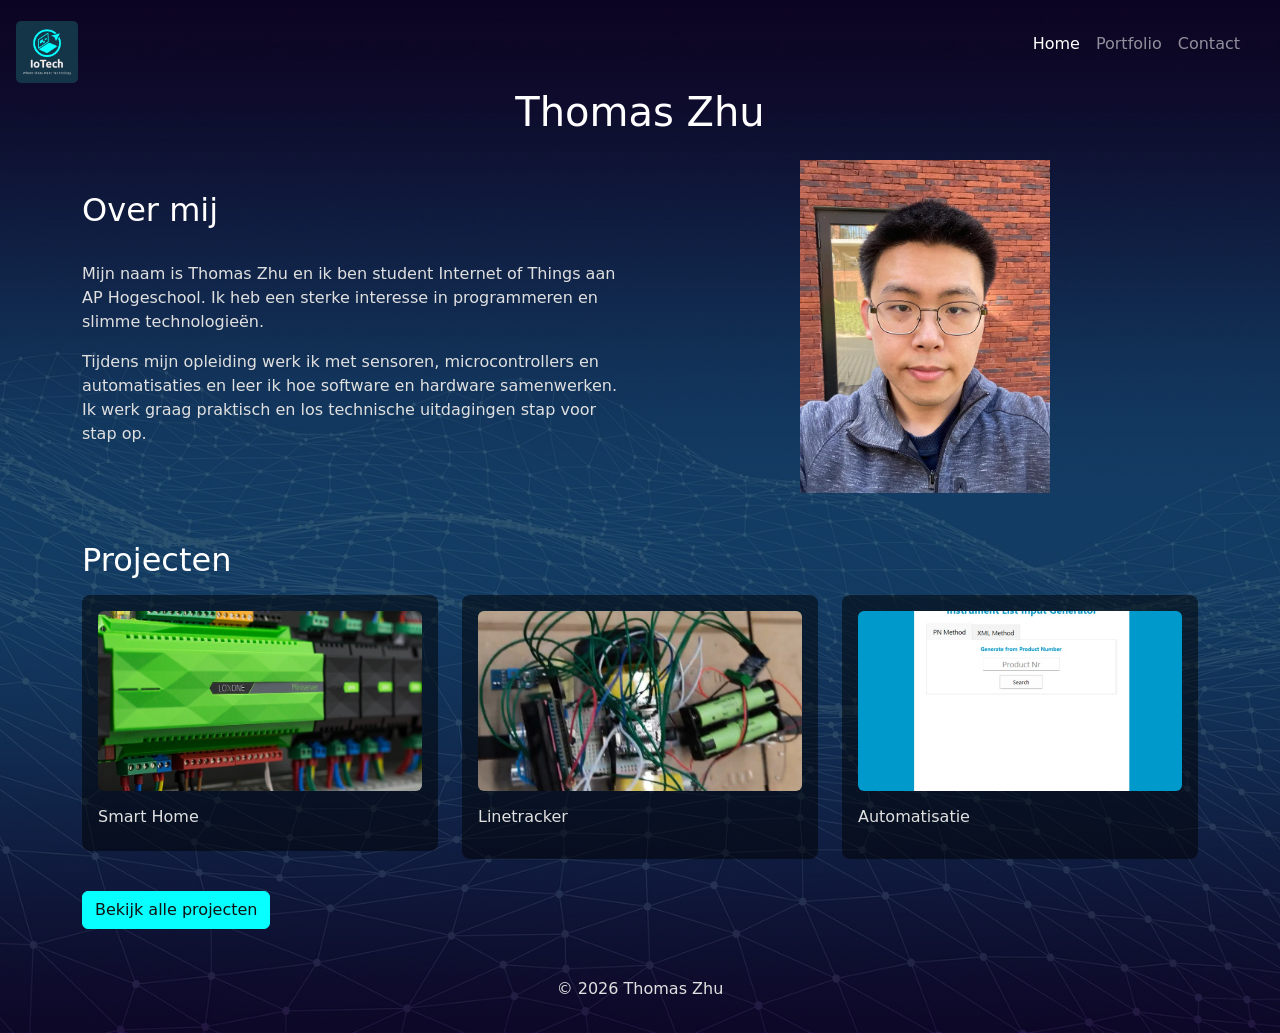
==== index.html @ 2438aa9e "initial commit" ====
<!DOCTYPE html>
<html lang="nl-BE">
<head>
  <meta charset="UTF-8">
  <meta name="viewport" content="width=device-width, initial-scale=1.0">
  <title>Thomas Zhu | Portfolio</title>

  <!-- Reset -->
  <link rel="stylesheet" href="css/reset.css">

  <!-- Bootstrap -->
  <link href="https://cdn.jsdelivr.net/npm/bootstrap@5.3.3/dist/css/bootstrap.min.css" rel="stylesheet">

  <!-- Eigen CSS -->
  <link rel="stylesheet" href="css/fonts.css">
  <link rel="stylesheet" href="css/style.css">

  <!-- Bootstrap JS -->
  <script src="https://cdn.jsdelivr.net/npm/bootstrap@5.3.3/dist/js/bootstrap.bundle.min.js" defer></script>
</head>

<body class="p-3 main-bg">
  
<header class="top-bar">
  <a class="navbar-brand p-0" href="index.html">
    <img src="assets/images/logo.png" alt="Logo" class="site-logo">
  </a>
  <!-- Navigatie -->
  <nav class="navbar navbar-expand-md navbar-dark bg-transparent w-100">

    <button class="navbar-toggler" type="button" data-bs-toggle="collapse" data-bs-target="#menu">
      <span class="navbar-toggler-icon"></span>
    </button>

    <div class="collapse navbar-collapse" id="menu">
      <ul class="navbar-nav ms-auto me-3">
        <li class="nav-item">
          <a class="nav-link active" href="index.html">Home</a>
        </li>
        <li class="nav-item">
          <a class="nav-link" href="portfolio.html">Portfolio</a>
        </li>
        <li class="nav-item">
          <a class="nav-link" href="contact.html">Contact</a>
        </li>
      </ul>
    </div>
  </nav>
</header>

  <!-- Header -->
  <header class="container mb-4">
    <h1 class="text-center">Thomas Zhu</h1>
  </header>

  <!-- Main content -->
  <main class="container">
    <section class="row align-items-center mb-5">
      <article class="col-md-6">
        <h2>Over mij</h2>
          <p>
            <br>
          Mijn naam is Thomas Zhu en ik ben student Internet of Things aan AP Hogeschool.
          Ik heb een sterke interesse in programmeren en slimme technologieën.
          </p>

          <p class="mt-3">
          Tijdens mijn opleiding werk ik met sensoren, microcontrollers en automatisaties
          en leer ik hoe software en hardware samenwerken. Ik werk graag praktisch
          en los technische uitdagingen stap voor stap op.
          </p>
      </article>

      <article class="col-md-6 d-flex justify-content-center align-items-center">
        <img src="assets/images/foto.jpg" alt="Foto van Thomas" width="250">
      </article>
    </section>

    <!-- Projecten preview -->
    <section>
      <h2 class="mb-3">Projecten</h2>

      <div class="row">
        <article class="col-12 col-sm-6 col-md-4 mb-4">
          <div class="project-card h-100 d-flex flex-column">

            <div class="project-image">
              <a href="SmartHomeProject.html">
                <img src="assets/images/project1.jpg" alt="Project 1">
              </a>
            </div>

            <h2 class="h6 mt-3">Smart Home</h2>

          </div>
        </article>

        <article class="col-12 col-md-4 mb-3">
          <div class="project-card h-100 d-flex flex-column">

            <div class="project-image">
              <a href="LinetrackerProject.html">
                <img src="assets/images/project2.jpg" alt="Project 2">
              </a>
            </div>

            <h2 class="h6 mt-3">Linetracker</h2>

          </div>
        </article>

        <article class="col-12 col-md-4 mb-3">
          <div class="project-card h-100 d-flex flex-column">

            <div class="project-image">
              <a href="AutomatisatieProject.html">
                <img src="assets/images/project3.jpg" alt="Project 3">
              </a>
            </div>

            <h2 class="h6 mt-3">Automatisatie</h2>

          </div>
        </article>
      </div>

      <a href="portfolio.html" class="btn btn-primary mt-3">Bekijk alle projecten</a>
    </section>
  </main>

  <!-- Footer -->
  <footer class="bg-transparent text-center p-3">
    © 2026 Thomas Zhu
  </footer>

</body>
</html>
---- css/style.css ----
body {
  background-color: #1a1a1a;
  color: #e0e0e0;
}

h1, h2 {
  color: #ffffff;
}

.navbar {
  margin-bottom: 1rem;
  border-radius: 5px;
}

footer {
  margin-top: 2rem;
  border-radius:5px;
}

.btn-primary {
  --bs-btn-bg: #07ffff;
  --bs-btn-border-color: #07ffff;
  --bs-btn-color: #121212;

  --bs-btn-hover-bg: #00cccc;
  --bs-btn-hover-border-color: #00cccc;
  --bs-btn-hover-color: #121212;
}

.project-card {
  padding: 1rem;
    background-color: rgba(0, 0, 0, 0.5);
  border-radius: 8px;
}

.project-image {
  width: 100%;
  height: 180px;
  overflow: hidden;
  border-radius: 6px;
}

.project-image img {
  width: 100%;
  height: 100%;
  object-fit: cover;
}

.main-bg {
  background-image:
    linear-gradient(
      rgba(0, 0, 0, 0.5),
      rgba(0, 0, 0, 0.5)
    ),
    url("../assets/images/sfeerafbeelding2.jpg");
  background-size: cover;
  background-position: center;
  background-repeat: no-repeat;
  padding: 3rem;
  border-radius: 12px;  
}

.top-bar {
  display: flex;
  align-items: center;
}

.site-logo {
  width: 65px;
  height: auto;
  border-radius: 5px;
}
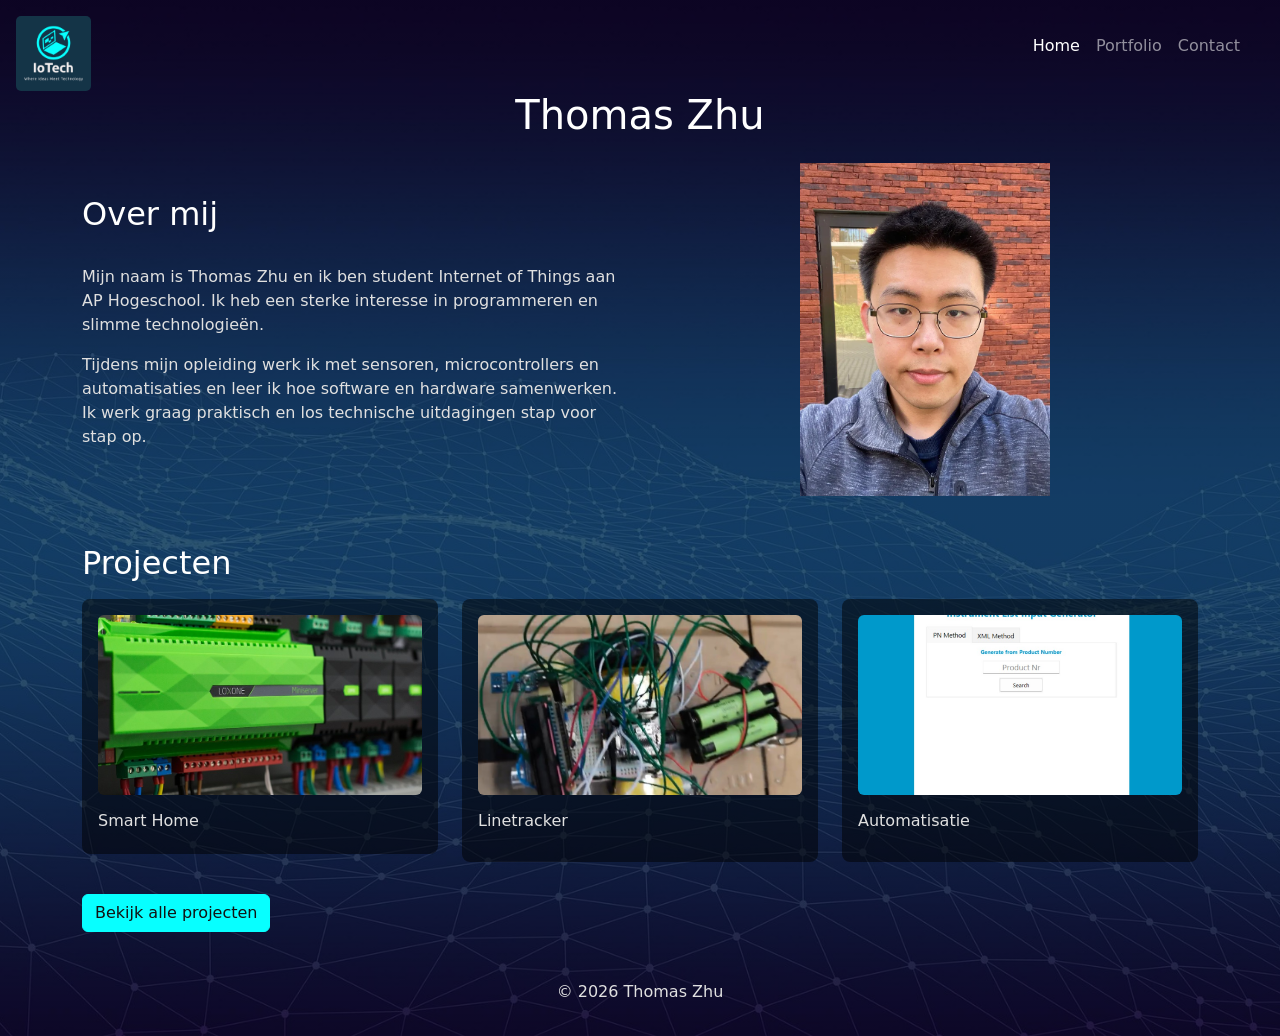
==== commit 02bc640a: "changes" ====
--- a/index.html
+++ b/index.html
@@ -28,7 +28,7 @@
   <!-- Navigatie -->
   <nav class="navbar navbar-expand-md navbar-dark bg-transparent w-100">
 
-    <button class="navbar-toggler" type="button" data-bs-toggle="collapse" data-bs-target="#menu">
+    <button class="navbar-toggler ms-auto" type="button" data-bs-toggle="collapse" data-bs-target="#menu">
       <span class="navbar-toggler-icon"></span>
     </button>
 
--- a/css/style.css
+++ b/css/style.css
@@ -66,7 +66,7 @@
 }
 
 .site-logo {
-  width: 65px;
+  width: 80px;
   height: auto;
   border-radius: 5px;
 }
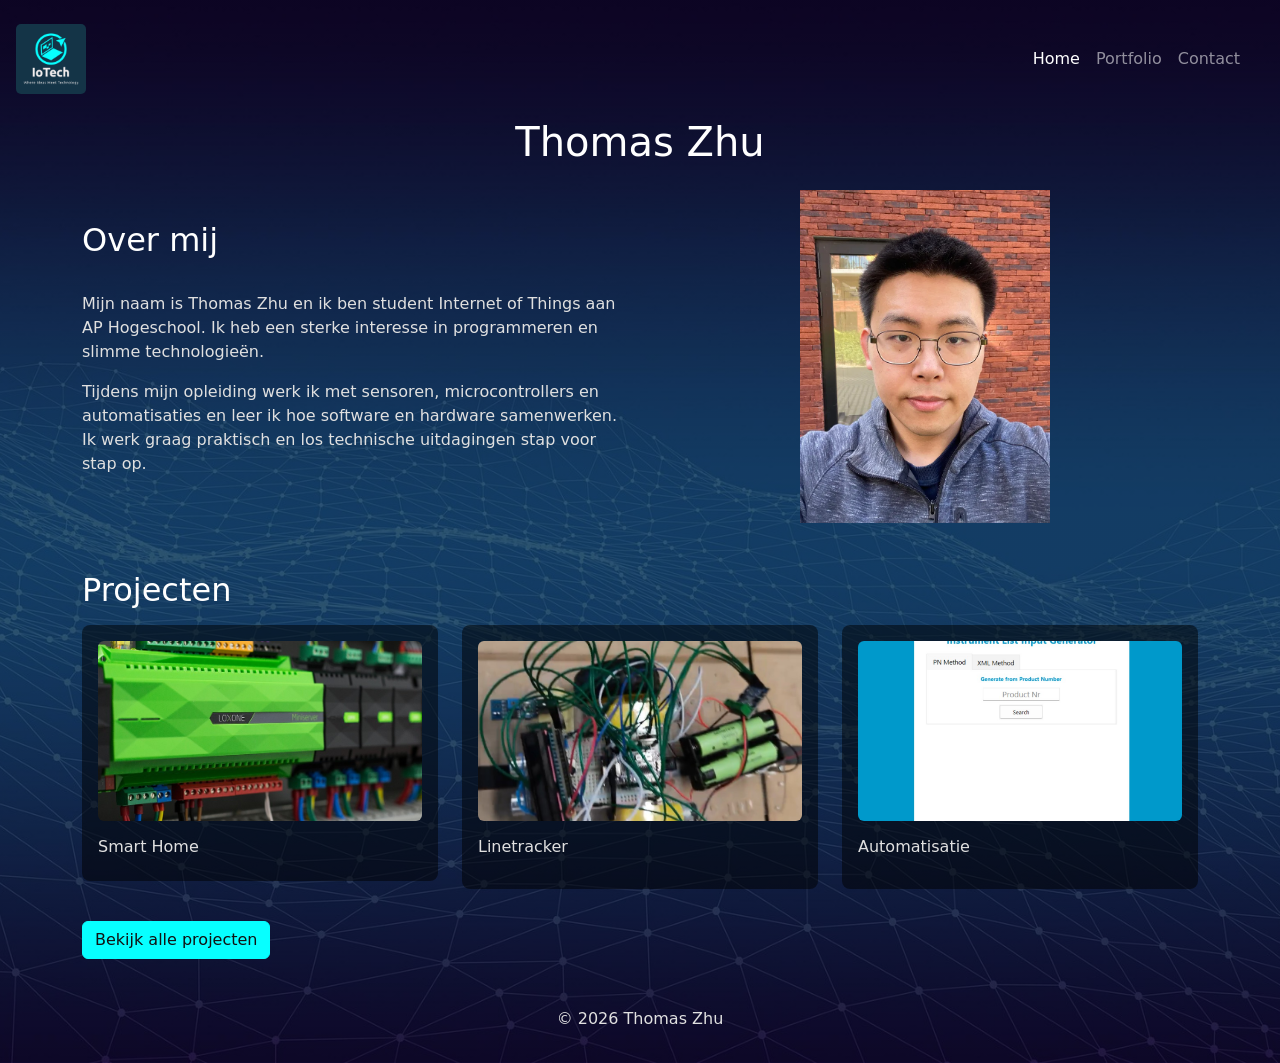
==== commit 66fb08da: "fixed mobile dropdown" ====
--- a/index.html
+++ b/index.html
@@ -22,12 +22,11 @@
 <body class="p-3 main-bg">
   
 <header class="top-bar">
-  <a class="navbar-brand p-0" href="index.html">
-    <img src="assets/images/logo.png" alt="Logo" class="site-logo">
-  </a>
   <!-- Navigatie -->
   <nav class="navbar navbar-expand-md navbar-dark bg-transparent w-100">
-
+    <a class="navbar-brand p-0" href="index.html">
+      <img src="assets/images/logo.png" alt="Logo" class="site-logo">
+    </a>
     <button class="navbar-toggler ms-auto" type="button" data-bs-toggle="collapse" data-bs-target="#menu">
       <span class="navbar-toggler-icon"></span>
     </button>
--- a/css/style.css
+++ b/css/style.css
@@ -66,7 +66,11 @@
 }
 
 .site-logo {
-  width: 80px;
+  width: 70px;
   height: auto;
   border-radius: 5px;
+}
+
+.navbar-nav {
+  align-items: flex-end;
 }
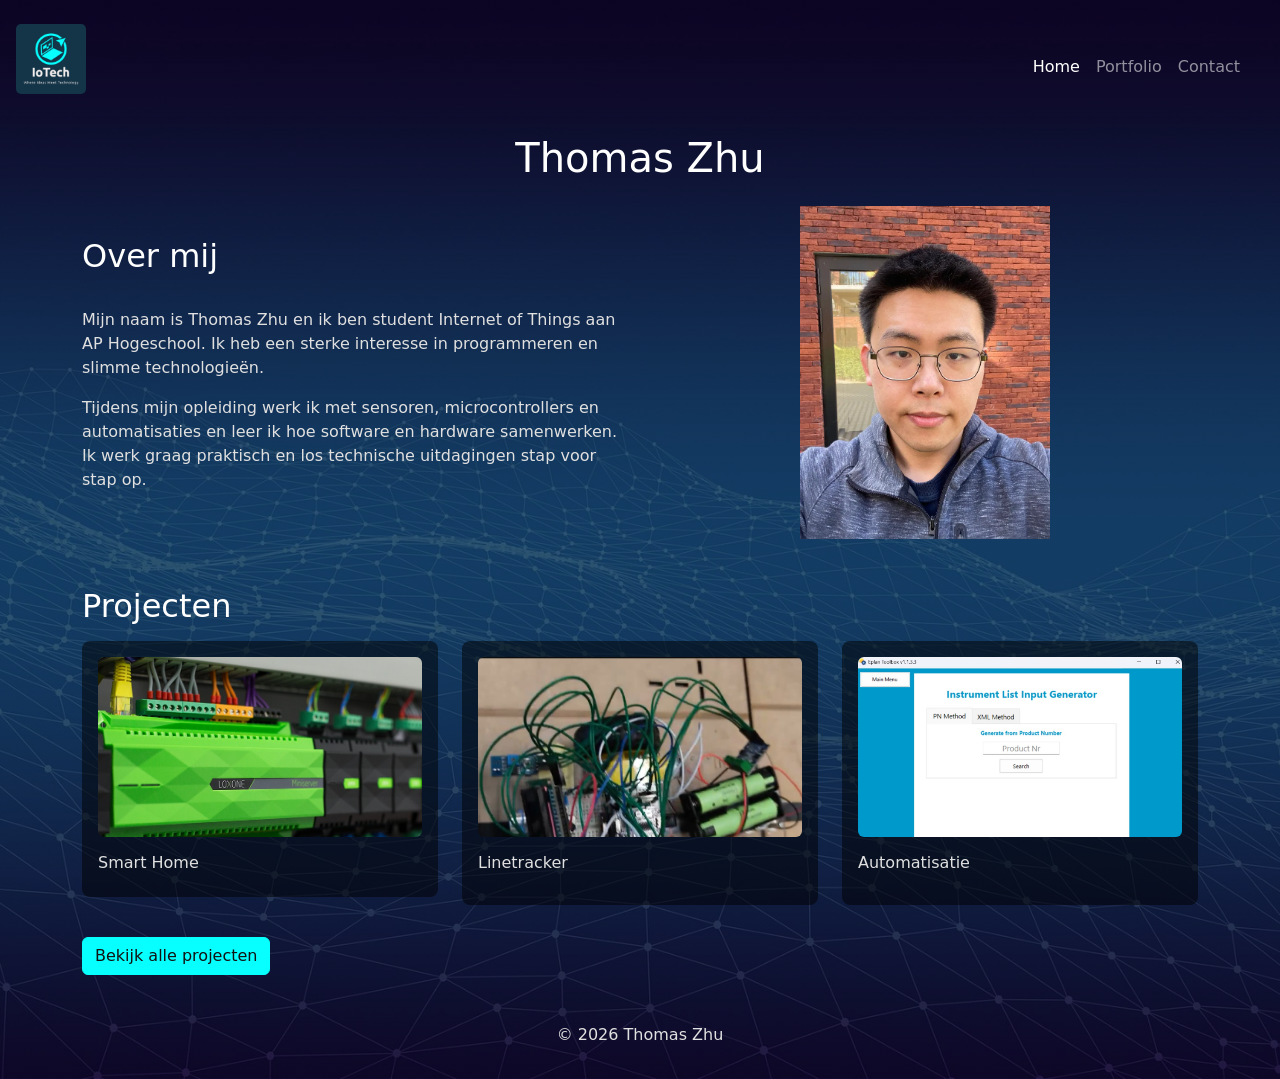
==== commit 13bbb6ae: "small changes" ====
--- a/index.html
+++ b/index.html
@@ -12,7 +12,6 @@
   <link href="https://cdn.jsdelivr.net/npm/bootstrap@5.3.3/dist/css/bootstrap.min.css" rel="stylesheet">
 
   <!-- Eigen CSS -->
-  <link rel="stylesheet" href="css/fonts.css">
   <link rel="stylesheet" href="css/style.css">
 
   <!-- Bootstrap JS -->
@@ -25,7 +24,9 @@
   <!-- Navigatie -->
   <nav class="navbar navbar-expand-md navbar-dark bg-transparent w-100">
     <a class="navbar-brand p-0" href="index.html">
-      <img src="assets/images/logo.png" alt="Logo" class="site-logo">
+      <figure>
+        <img src="assets/images/logo.png" alt="Logo" class="site-logo">
+      </figure>
     </a>
     <button class="navbar-toggler ms-auto" type="button" data-bs-toggle="collapse" data-bs-target="#menu">
       <span class="navbar-toggler-icon"></span>
@@ -85,7 +86,9 @@
 
             <div class="project-image">
               <a href="SmartHomeProject.html">
-                <img src="assets/images/project1.jpg" alt="Project 1">
+                <figure>
+                  <img src="assets/images/project1.jpg" alt="Project 1">
+                </figure>
               </a>
             </div>
 
@@ -99,7 +102,9 @@
 
             <div class="project-image">
               <a href="LinetrackerProject.html">
-                <img src="assets/images/project2.jpg" alt="Project 2">
+                <figure>
+                  <img src="assets/images/project2.jpg" alt="Project 2">
+                </figure>
               </a>
             </div>
 
@@ -113,7 +118,9 @@
 
             <div class="project-image">
               <a href="AutomatisatieProject.html">
-                <img src="assets/images/project3.jpg" alt="Project 3">
+                <figure>
+                  <img src="assets/images/project3.jpg" alt="Project 3">
+                </figure>
               </a>
             </div>
 
